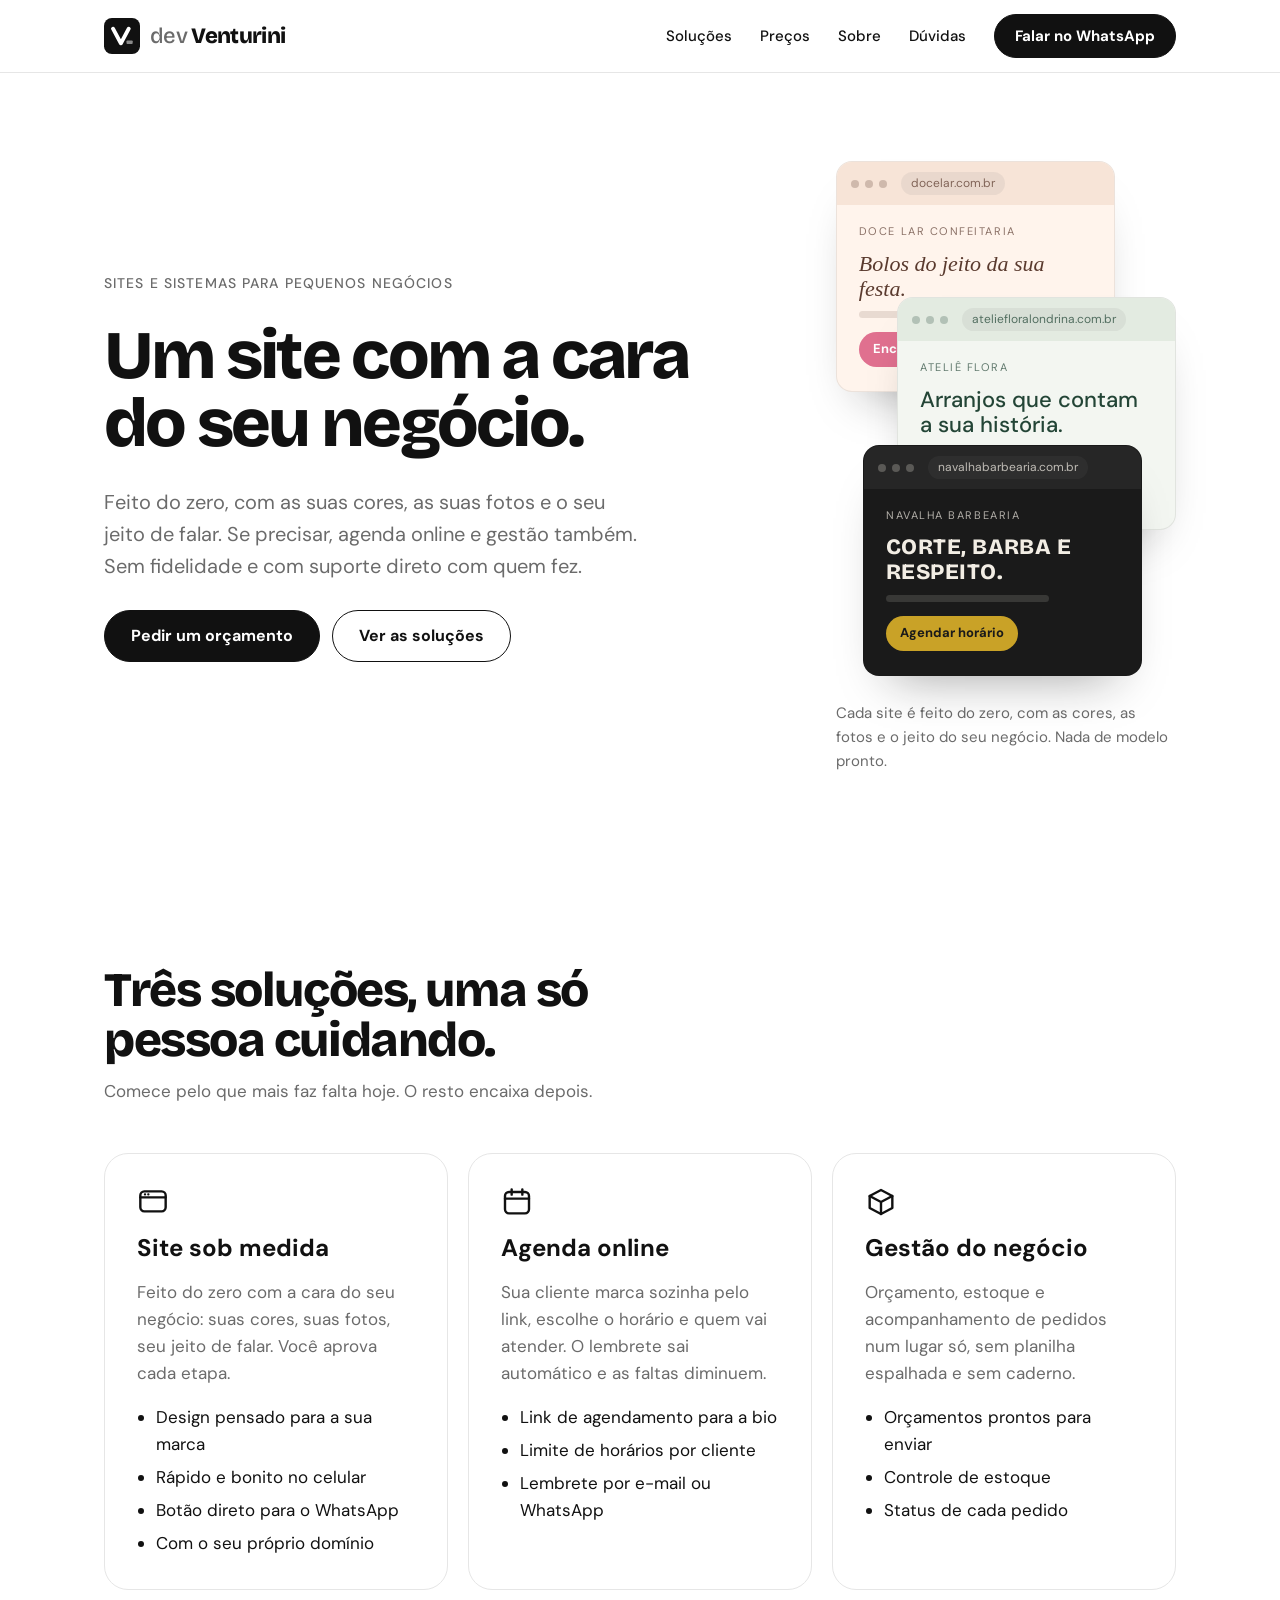
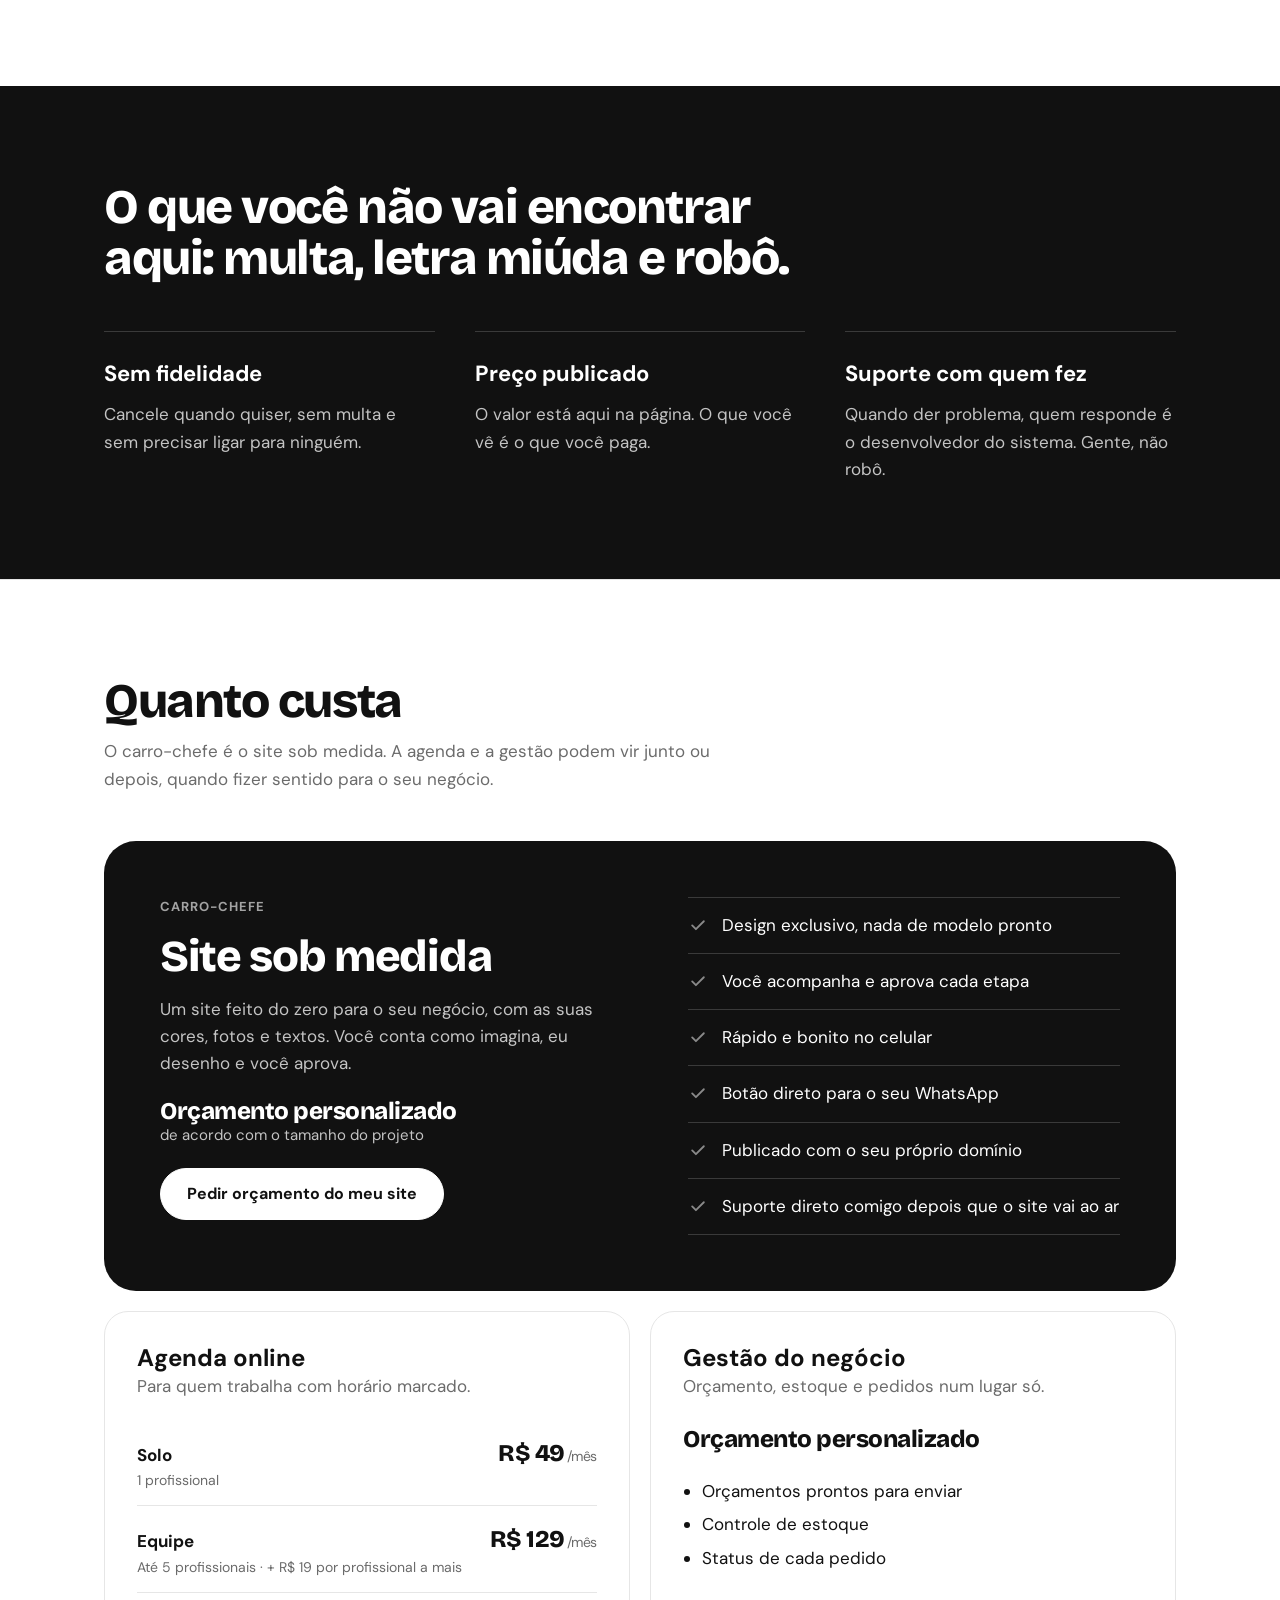
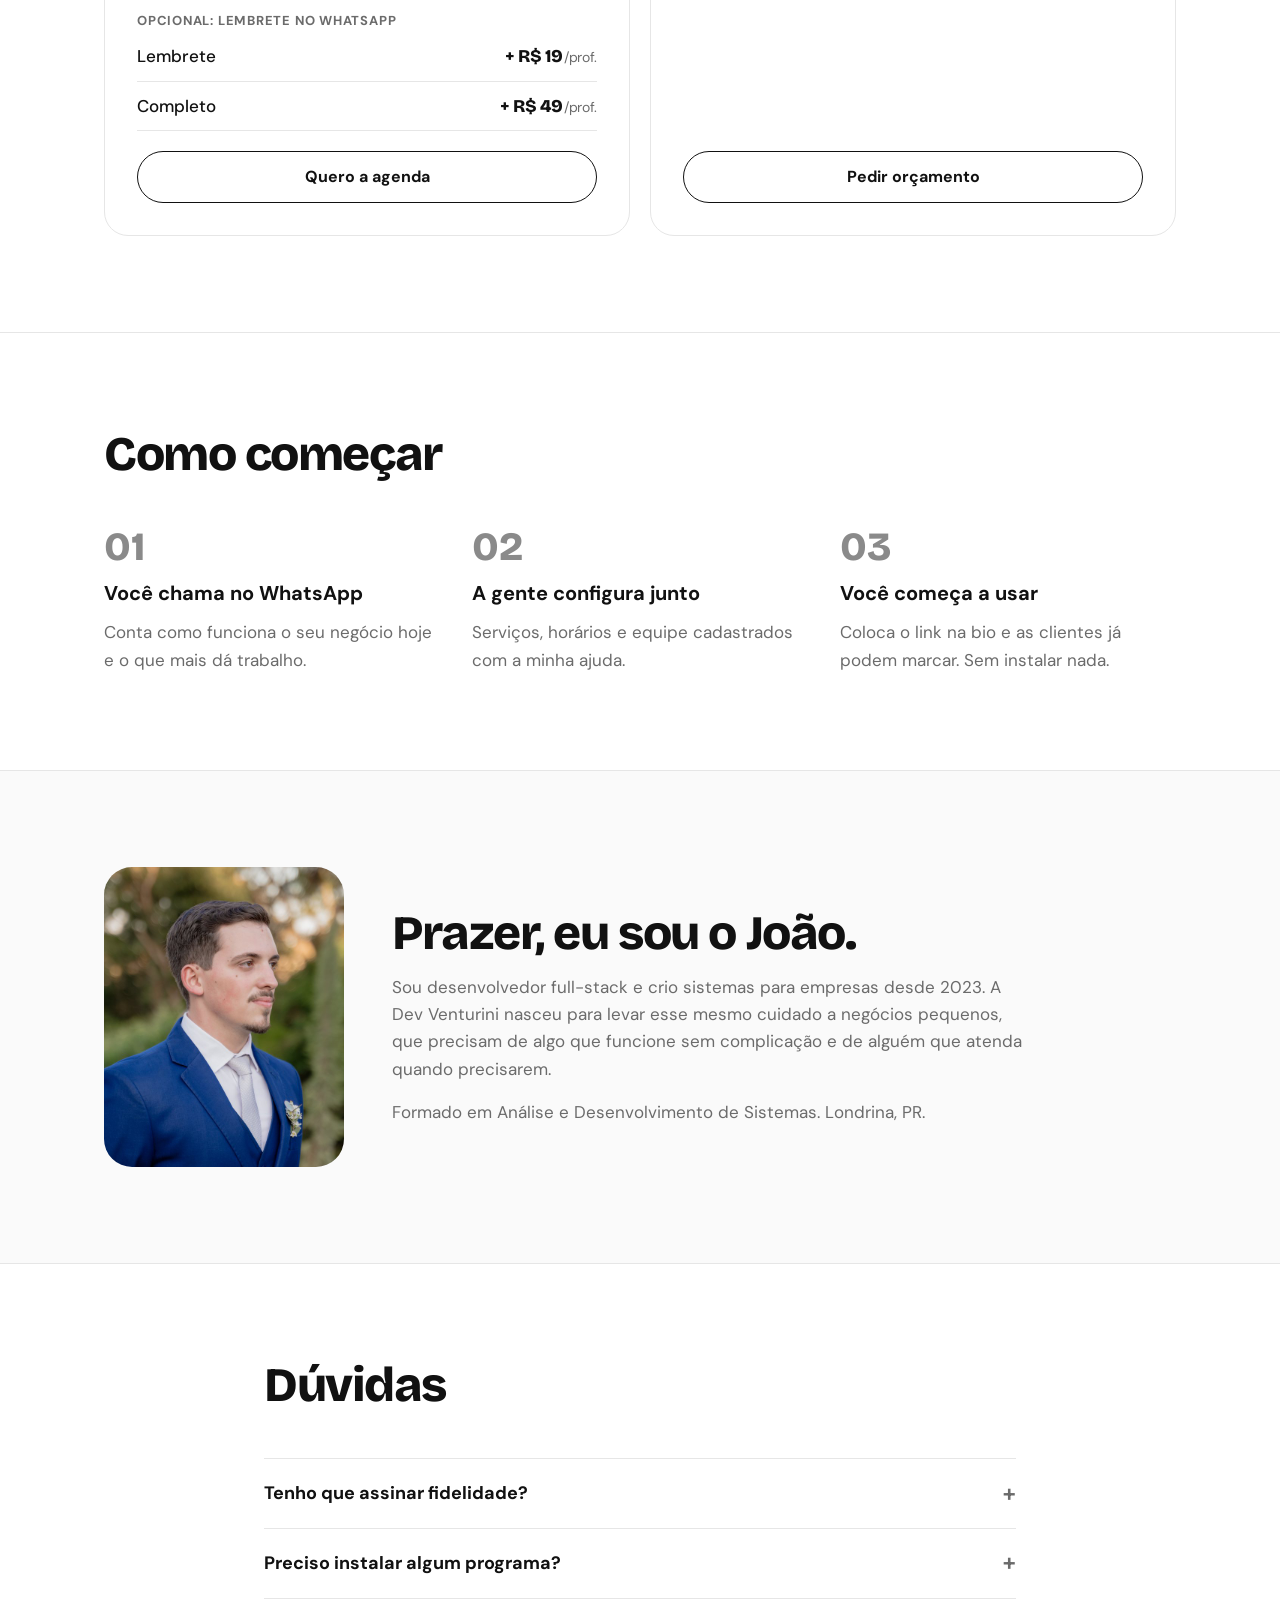
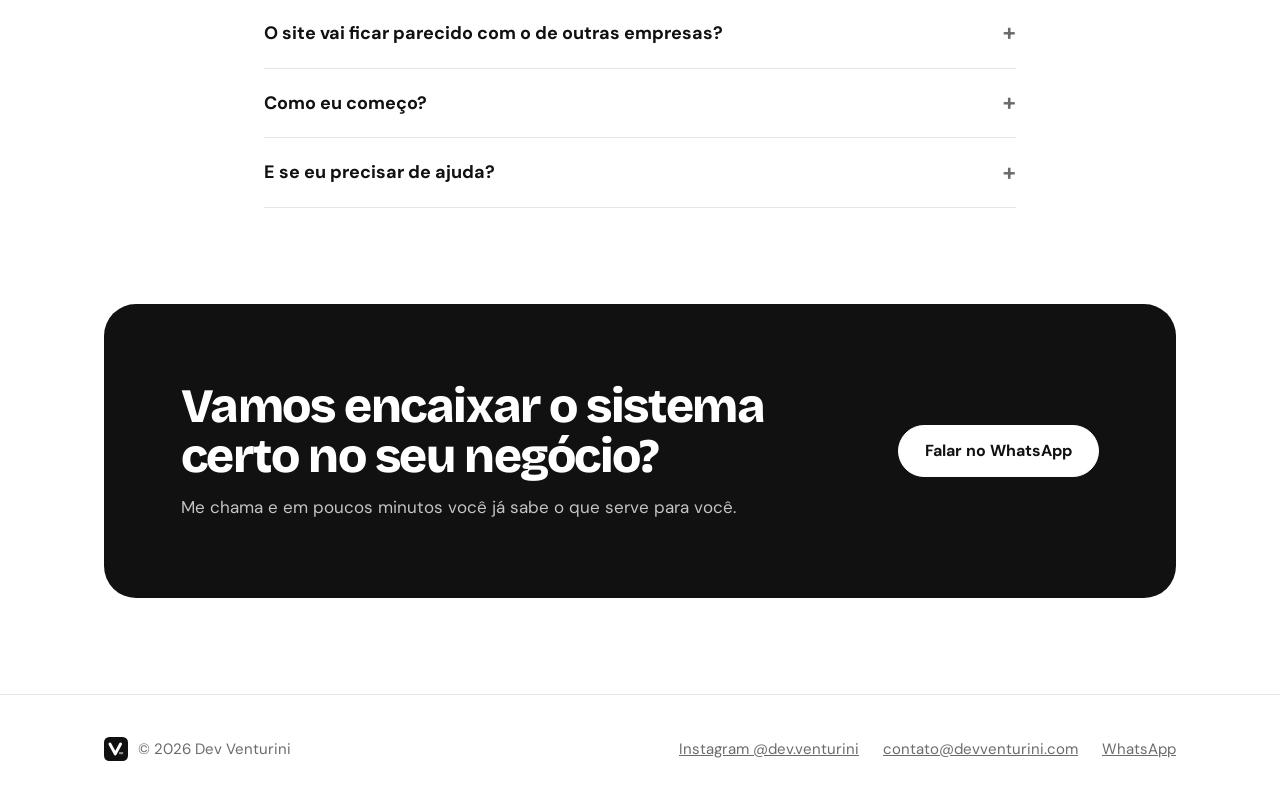
==== index.html @ 41e46450 "first commit" ====
<!doctype html>
<html lang="pt-BR">
<head>
  <meta charset="utf-8">
  <meta name="viewport" content="width=device-width, initial-scale=1">
  <title>Dev Venturini — Sistemas e sites para pequenos negócios</title>
  <meta name="description" content="Sites personalizados, agenda online e gestão para pequenos negócios. Sem fidelidade, preço claro e suporte direto com o desenvolvedor.">
  <link rel="canonical" href="https://www.devventurini.com/">
  <meta name="theme-color" content="#111111">

  <!-- Ícones -->
  <link rel="icon" href="/favicon.ico" sizes="any">
  <link rel="icon" href="/favicon.svg" type="image/svg+xml">
  <link rel="apple-touch-icon" href="/apple-touch-icon.png">
  <link rel="manifest" href="/site.webmanifest">

  <!-- Compartilhamento (WhatsApp, Instagram, Facebook, LinkedIn) -->
  <meta property="og:type" content="website">
  <meta property="og:locale" content="pt_BR">
  <meta property="og:site_name" content="Dev Venturini">
  <meta property="og:title" content="Dev Venturini — Sistemas e sites para pequenos negócios">
  <meta property="og:description" content="Sites sob medida para pequenos negócios, feitos do zero com a sua cara. Agenda online e gestão também. Sem fidelidade.">
  <meta property="og:url" content="https://www.devventurini.com/">
  <meta property="og:image" content="https://www.devventurini.com/assets/img/og-image.png">
  <meta property="og:image:width" content="1200">
  <meta property="og:image:height" content="630">
  <meta property="og:image:alt" content="Dev Venturini — Um site com a cara do seu negócio.">
  <meta name="twitter:card" content="summary_large_image">

  <link rel="preload" href="/assets/fonts/bricolage-grotesque-latin-800-normal.woff2" as="font" type="font/woff2" crossorigin>
  <link rel="preload" href="/assets/fonts/dm-sans-latin-400-normal.woff2" as="font" type="font/woff2" crossorigin>
  <link rel="stylesheet" href="/assets/css/style.css">

  <script type="application/ld+json">
  {
    "@context": "https://schema.org",
    "@type": "ProfessionalService",
    "name": "Dev Venturini",
    "description": "Sites personalizados e sistemas para pequenos negócios: site sob medida, agenda online e gestão do negócio.",
    "url": "https://www.devventurini.com/",
    "logo": "https://www.devventurini.com/icon-512.png",
    "image": "https://www.devventurini.com/assets/img/og-image.png",
    "founder": { "@type": "Person", "name": "João Venturini" },
    "address": { "@type": "PostalAddress", "addressLocality": "Londrina", "addressRegion": "PR", "addressCountry": "BR" },
    "areaServed": "BR",
    "sameAs": ["https://www.instagram.com/dev.venturini"]
  }
  </script>
</head>
<body>
  <a class="pular" href="#conteudo">Pular para o conteúdo</a>

  <header class="topo">
    <div class="container topo__barra">
      <a class="marca" href="/" aria-label="Dev Venturini, início">
        <svg viewBox="0 0 64 64" width="36" height="36" aria-hidden="true"><rect width="64" height="64" rx="14" fill="#111111"/><polyline points="16,19 30,45 44,19" fill="none" stroke="#FFFFFF" stroke-width="7" stroke-linecap="round" stroke-linejoin="round"/><rect x="40" y="40" width="11" height="6" rx="1.5" fill="#8A8A8A"/></svg>
        <span class="marca__nome"><span class="marca__dev">dev</span> <span class="marca__sobrenome">Venturini</span></span>
      </a>
      <nav class="menu" aria-label="Principal">
        <a href="#solucoes">Soluções</a>
        <a href="#precos">Preços</a>
        <a href="#sobre">Sobre</a>
        <a href="#duvidas">Dúvidas</a>
        <a class="botao botao--cheio" href="https://wa.me/5543998154076?text=Ol%C3%A1%2C%20Jo%C3%A3o!%20Vim%20pelo%20site%20e%20quero%20saber%20mais%20sobre%20os%20sistemas." target="_blank" rel="noopener"><span class="so-desktop">Falar no&nbsp;</span>WhatsApp</a>
      </nav>
    </div>
  </header>

  <main id="conteudo">

    <!-- Topo -->
    <section class="hero">
      <div class="container hero__grade">
        <div class="hero__texto">
          <p class="rotulo">Sites e sistemas para pequenos negócios</p>
          <h1 class="display">Um site com a cara do seu negócio.</h1>
          <p class="lead">Feito do zero, com as suas cores, as suas fotos e o seu jeito de falar. Se precisar, agenda online e gestão também. Sem fidelidade e com suporte direto com quem fez.</p>
          <div class="botoes">
            <a class="botao botao--cheio" href="https://wa.me/5543998154076?text=Ol%C3%A1%2C%20Jo%C3%A3o!%20Vim%20pelo%20site%20e%20quero%20um%20or%C3%A7amento." target="_blank" rel="noopener">Pedir um orçamento</a>
            <a class="botao botao--contorno" href="#solucoes">Ver as soluções</a>
          </div>
        </div>

        <div class="hero__agenda">
          <div class="vitrine" role="img" aria-label="Três sites de exemplo com estilos diferentes: uma confeitaria, uma barbearia e um ateliê de flores">
            <div class="mock mock--doce" aria-hidden="true">
              <div class="mock__barra"><span class="mock__ponto"></span><span class="mock__ponto"></span><span class="mock__ponto"></span><span class="mock__url">docelar.com.br</span></div>
              <div class="mock__corpo">
                <span class="mock__nome">Doce Lar Confeitaria</span>
                <span class="mock__titulo">Bolos do jeito da sua festa.</span>
                <span class="mock__linha" style="width: 80%"></span>
                <span class="mock__botao">Encomendar</span>
              </div>
            </div>
            <div class="mock mock--flora" aria-hidden="true">
              <div class="mock__barra"><span class="mock__ponto"></span><span class="mock__ponto"></span><span class="mock__ponto"></span><span class="mock__url">ateliefloralondrina.com.br</span></div>
              <div class="mock__corpo">
                <span class="mock__nome">Ateliê Flora</span>
                <span class="mock__titulo">Arranjos que contam a sua história.</span>
                <span class="mock__linha" style="width: 85%"></span>
                <span class="mock__botao">Ver arranjos</span>
              </div>
            </div>
            <div class="mock mock--navalha" aria-hidden="true">
              <div class="mock__barra"><span class="mock__ponto"></span><span class="mock__ponto"></span><span class="mock__ponto"></span><span class="mock__url">navalhabarbearia.com.br</span></div>
              <div class="mock__corpo">
                <span class="mock__nome">Navalha Barbearia</span>
                <span class="mock__titulo">CORTE, BARBA E RESPEITO.</span>
                <span class="mock__linha" style="width: 70%"></span>
                <span class="mock__botao">Agendar horário</span>
              </div>
            </div>
          </div>
          <p class="vitrine__legenda">Cada site é feito do zero, com as cores, as fotos e o jeito do seu negócio. Nada de modelo pronto.</p>
        </div>
      </div>
    </section>

    <!-- Soluções -->
    <section class="secao" id="solucoes">
      <div class="container">
        <div class="cabeca-secao">
          <h2 class="titulo-secao">Três soluções, uma só pessoa cuidando.</h2>
          <p class="suave">Comece pelo que mais faz falta hoje. O resto encaixa depois.</p>
        </div>
        <div class="grade-3">
          <article class="cartao">
            <svg class="cartao__icone" viewBox="0 0 24 24" fill="none" stroke="#111111" stroke-width="1.8" stroke-linecap="round" stroke-linejoin="round" aria-hidden="true"><rect x="2.5" y="4" width="19" height="15" rx="3"/><path d="M2.5 8.5h19M6 6.25h.01M8.5 6.25h.01"/></svg>
            <h3>Site sob medida</h3>
            <p class="suave">Feito do zero com a cara do seu negócio: suas cores, suas fotos, seu jeito de falar. Você aprova cada etapa.</p>
            <ul class="lista">
              <li>Design pensado para a sua marca</li>
              <li>Rápido e bonito no celular</li>
              <li>Botão direto para o WhatsApp</li>
              <li>Com o seu próprio domínio</li>
            </ul>
          </article>
          <article class="cartao">
            <svg class="cartao__icone" viewBox="0 0 24 24" fill="none" stroke="#111111" stroke-width="1.8" stroke-linecap="round" stroke-linejoin="round" aria-hidden="true"><rect x="3" y="4.5" width="18" height="16" rx="3"/><path d="M3 9.5h18M8 2.5v4M16 2.5v4"/></svg>
            <h3>Agenda online</h3>
            <p class="suave">Sua cliente marca sozinha pelo link, escolhe o horário e quem vai atender. O lembrete sai automático e as faltas diminuem.</p>
            <ul class="lista">
              <li>Link de agendamento para a bio</li>
              <li>Limite de horários por cliente</li>
              <li>Lembrete por e-mail ou WhatsApp</li>
            </ul>
          </article>
          <article class="cartao">
            <svg class="cartao__icone" viewBox="0 0 24 24" fill="none" stroke="#111111" stroke-width="1.8" stroke-linecap="round" stroke-linejoin="round" aria-hidden="true"><path d="M3.5 7.5 12 3l8.5 4.5v9L12 21l-8.5-4.5z"/><path d="M3.5 7.5 12 12l8.5-4.5M12 12v9"/></svg>
            <h3>Gestão do negócio</h3>
            <p class="suave">Orçamento, estoque e acompanhamento de pedidos num lugar só, sem planilha espalhada e sem caderno.</p>
            <ul class="lista">
              <li>Orçamentos prontos para enviar</li>
              <li>Controle de estoque</li>
              <li>Status de cada pedido</li>
            </ul>
          </article>
        </div>
      </div>
    </section>

    <!-- Compromissos -->
    <section class="secao secao--escura">
      <div class="container">
        <h2 class="titulo-secao">O que você não vai encontrar aqui: multa, letra miúda e robô.</h2>
        <div class="compromissos">
          <div class="compromisso"><h3>Sem fidelidade</h3><p>Cancele quando quiser, sem multa e sem precisar ligar para ninguém.</p></div>
          <div class="compromisso"><h3>Preço publicado</h3><p>O valor está aqui na página. O que você vê é o que você paga.</p></div>
          <div class="compromisso"><h3>Suporte com quem fez</h3><p>Quando der problema, quem responde é o desenvolvedor do sistema. Gente, não robô.</p></div>
        </div>
      </div>
    </section>

    <!-- Preços -->
    <section class="secao" id="precos">
      <div class="container">
        <div class="cabeca-secao">
          <h2 class="titulo-secao">Quanto custa</h2>
          <p class="suave">O carro-chefe é o site sob medida. A agenda e a gestão podem vir junto ou depois, quando fizer sentido para o seu negócio.</p>
        </div>

        <div class="destaque-site">
          <div class="destaque-site__texto">
            <span class="destaque-site__selo">Carro-chefe</span>
            <h3>Site sob medida</h3>
            <p>Um site feito do zero para o seu negócio, com as suas cores, fotos e textos. Você conta como imagina, eu desenho e você aprova.</p>
            <p class="destaque-site__preco">Orçamento personalizado<span>de acordo com o tamanho do projeto</span></p>
            <a class="botao botao--claro" href="https://wa.me/5543998154076?text=Ol%C3%A1%2C%20Jo%C3%A3o!%20Quero%20um%20or%C3%A7amento%20de%20site%20para%20o%20meu%20neg%C3%B3cio." target="_blank" rel="noopener">Pedir orçamento do meu site</a>
          </div>
          <ul class="destaque-site__lista">
              <li><svg viewBox="0 0 24 24" fill="none" stroke="currentColor" stroke-width="2.2" stroke-linecap="round" stroke-linejoin="round" aria-hidden="true"><path d="M5 12.5l4.5 4.5L19 7.5"/></svg><span>Design exclusivo, nada de modelo pronto</span></li>
              <li><svg viewBox="0 0 24 24" fill="none" stroke="currentColor" stroke-width="2.2" stroke-linecap="round" stroke-linejoin="round" aria-hidden="true"><path d="M5 12.5l4.5 4.5L19 7.5"/></svg><span>Você acompanha e aprova cada etapa</span></li>
              <li><svg viewBox="0 0 24 24" fill="none" stroke="currentColor" stroke-width="2.2" stroke-linecap="round" stroke-linejoin="round" aria-hidden="true"><path d="M5 12.5l4.5 4.5L19 7.5"/></svg><span>Rápido e bonito no celular</span></li>
              <li><svg viewBox="0 0 24 24" fill="none" stroke="currentColor" stroke-width="2.2" stroke-linecap="round" stroke-linejoin="round" aria-hidden="true"><path d="M5 12.5l4.5 4.5L19 7.5"/></svg><span>Botão direto para o seu WhatsApp</span></li>
              <li><svg viewBox="0 0 24 24" fill="none" stroke="currentColor" stroke-width="2.2" stroke-linecap="round" stroke-linejoin="round" aria-hidden="true"><path d="M5 12.5l4.5 4.5L19 7.5"/></svg><span>Publicado com o seu próprio domínio</span></li>
              <li><svg viewBox="0 0 24 24" fill="none" stroke="currentColor" stroke-width="2.2" stroke-linecap="round" stroke-linejoin="round" aria-hidden="true"><path d="M5 12.5l4.5 4.5L19 7.5"/></svg><span>Suporte direto comigo depois que o site vai ao ar</span></li>
          </ul>
        </div>

        <div class="grade-2">
          <div class="cartao plano">
            <div><h3>Agenda online</h3><p class="suave">Para quem trabalha com horário marcado.</p></div>
            <div class="linhas-preco">
              <div class="linha-preco"><span class="linha-preco__nome">Solo<span class="linha-preco__desc">1 profissional</span></span><span class="linha-preco__valor">R$ 49<small>/mês</small></span></div>
              <div class="linha-preco"><span class="linha-preco__nome">Equipe<span class="linha-preco__desc">Até 5 profissionais · + R$ 19 por profissional a mais</span></span><span class="linha-preco__valor">R$ 129<small>/mês</small></span></div>
              <p class="linhas-preco__rotulo">Opcional: lembrete no WhatsApp</p>
              <div class="linha-preco linha-preco--extra"><span class="linha-preco__nome">Lembrete</span><span class="linha-preco__valor">+ R$ 19<small>/prof.</small></span></div>
              <div class="linha-preco linha-preco--extra"><span class="linha-preco__nome">Completo</span><span class="linha-preco__valor">+ R$ 49<small>/prof.</small></span></div>
            </div>
            <a class="botao botao--contorno botao--largo" href="https://wa.me/5543998154076?text=Ol%C3%A1%2C%20Jo%C3%A3o!%20Quero%20saber%20mais%20sobre%20a%20agenda%20online." target="_blank" rel="noopener">Quero a agenda</a>
          </div>
          <div class="cartao plano">
            <div><h3>Gestão do negócio</h3><p class="suave">Orçamento, estoque e pedidos num lugar só.</p></div>
            <p class="plano__sob">Orçamento personalizado</p>
            <ul class="lista">
              <li>Orçamentos prontos para enviar</li>
              <li>Controle de estoque</li>
              <li>Status de cada pedido</li>
            </ul>
            <a class="botao botao--contorno botao--largo" href="https://wa.me/5543998154076?text=Ol%C3%A1%2C%20Jo%C3%A3o!%20Quero%20um%20or%C3%A7amento%20do%20sistema%20de%20gest%C3%A3o." target="_blank" rel="noopener">Pedir orçamento</a>
          </div>
        </div>
      </div>
    </section>

    <!-- Como começar -->
    <section class="secao">
      <div class="container">
        <div class="cabeca-secao"><h2 class="titulo-secao">Como começar</h2></div>
        <ol class="passos">
          <li class="passo"><span class="passo__numero" aria-hidden="true">01</span><h3>Você chama no WhatsApp</h3><p class="suave">Conta como funciona o seu negócio hoje e o que mais dá trabalho.</p></li>
          <li class="passo"><span class="passo__numero" aria-hidden="true">02</span><h3>A gente configura junto</h3><p class="suave">Serviços, horários e equipe cadastrados com a minha ajuda.</p></li>
          <li class="passo"><span class="passo__numero" aria-hidden="true">03</span><h3>Você começa a usar</h3><p class="suave">Coloca o link na bio e as clientes já podem marcar. Sem instalar nada.</p></li>
        </ol>
      </div>
    </section>

    <!-- Sobre -->
    <section class="secao secao--suave" id="sobre">
      <div class="container sobre">
        <div class="sobre__foto">
          <img src="/assets/img/joao.jpg" alt="Foto de João Venturini" width="240" height="300" loading="lazy">
        </div>
        <div class="sobre__texto">
          <h2 class="titulo-secao">Prazer, eu sou o João.</h2>
          <p class="suave">Sou desenvolvedor full-stack e crio sistemas para empresas desde 2023. A Dev Venturini nasceu para levar esse mesmo cuidado a negócios pequenos, que precisam de algo que funcione sem complicação e de alguém que atenda quando precisarem.</p>
          <p class="suave">Formado em Análise e Desenvolvimento de Sistemas. Londrina, PR.</p>
        </div>
      </div>
    </section>

    <!-- Dúvidas -->
    <section class="secao" id="duvidas">
      <div class="container duvidas">
        <div class="cabeca-secao"><h2 class="titulo-secao">Dúvidas</h2></div>
        <details class="pergunta"><summary>Tenho que assinar fidelidade?</summary><p>Não. Você paga mês a mês e cancela quando quiser, sem multa.</p></details>
        <details class="pergunta"><summary>Preciso instalar algum programa?</summary><p>Não. Tudo abre no navegador do celular ou do computador.</p></details>
        <details class="pergunta"><summary>O site vai ficar parecido com o de outras empresas?</summary><p>Não. Cada site é desenhado do zero a partir da sua marca, das suas fotos e do que você quer passar. Você acompanha e aprova antes de ir para o ar.</p></details>
        <details class="pergunta"><summary>Como eu começo?</summary><p>Me chama no WhatsApp e conta o que você precisa. Eu te passo o orçamento e a gente combina os próximos passos.</p></details>
        <details class="pergunta"><summary>E se eu precisar de ajuda?</summary><p>Você fala direto comigo pelo WhatsApp, sem fila de atendimento.</p></details>
      </div>
    </section>

    <!-- Chamada final -->
    <section class="chamada">
      <div class="container">
        <div class="chamada__caixa">
          <div class="chamada__texto">
            <h2 class="titulo-secao">Vamos encaixar o sistema certo no seu negócio?</h2>
            <p>Me chama e em poucos minutos você já sabe o que serve para você.</p>
          </div>
          <a class="botao botao--claro" href="https://wa.me/5543998154076?text=Ol%C3%A1%2C%20Jo%C3%A3o!%20Vim%20pelo%20site%20e%20quero%20saber%20mais%20sobre%20os%20sistemas." target="_blank" rel="noopener">Falar no WhatsApp</a>
        </div>
      </div>
    </section>

  </main>

  <footer class="rodape">
    <div class="container rodape__barra">
      <div class="rodape__marca">
        <svg viewBox="0 0 64 64" width="24" height="24" aria-hidden="true"><rect width="64" height="64" rx="14" fill="#111111"/><polyline points="16,19 30,45 44,19" fill="none" stroke="#FFFFFF" stroke-width="8" stroke-linecap="round" stroke-linejoin="round"/><rect x="40" y="40" width="11" height="6" rx="1.5" fill="#8A8A8A"/></svg>
        <span>© 2026 Dev Venturini</span>
      </div>
      <nav class="rodape__links" aria-label="Contato">
        <a href="https://www.instagram.com/dev.venturini" target="_blank" rel="noopener">Instagram @dev.venturini</a>
        <a href="mailto:contato@devventurini.com">contato@devventurini.com</a>
        <a href="https://wa.me/5543998154076" target="_blank" rel="noopener">WhatsApp</a>
      </nav>
    </div>
  </footer>

</body>
</html>
---- assets/css/style.css ----
/* Dev Venturini — landing page */

@font-face { font-family: "Bricolage Grotesque"; font-weight: 500; font-style: normal; font-display: swap; src: url("../fonts/bricolage-grotesque-latin-500-normal.woff2") format("woff2"); }
@font-face { font-family: "Bricolage Grotesque"; font-weight: 800; font-style: normal; font-display: swap; src: url("../fonts/bricolage-grotesque-latin-800-normal.woff2") format("woff2"); }
@font-face { font-family: "DM Sans"; font-weight: 400; font-style: normal; font-display: swap; src: url("../fonts/dm-sans-latin-400-normal.woff2") format("woff2"); }
@font-face { font-family: "DM Sans"; font-weight: 500; font-style: normal; font-display: swap; src: url("../fonts/dm-sans-latin-500-normal.woff2") format("woff2"); }
@font-face { font-family: "DM Sans"; font-weight: 700; font-style: normal; font-display: swap; src: url("../fonts/dm-sans-latin-700-normal.woff2") format("woff2"); }

:root {
  --preto: #111111;
  --cinza-texto: #6B6B6B;
  --cinza-cursor: #8A8A8A;
  --linha: #E6E6E6;
  --branco: #FFFFFF;
  --fundo-suave: #FAFAFA;
  --texto-sobre-preto: #C4C4C4;
  --linha-sobre-preto: #3A3A3A;

  --titulo: "Bricolage Grotesque", system-ui, sans-serif;
  --texto: "DM Sans", system-ui, -apple-system, "Segoe UI", sans-serif;

  --largura: 1120px;
  --raio: 24px;
}

*, *::before, *::after { box-sizing: border-box; }
html { scroll-behavior: smooth; -webkit-text-size-adjust: 100%; }
@media (prefers-reduced-motion: reduce) { html { scroll-behavior: auto; } }

body {
  margin: 0;
  background: var(--branco);
  color: var(--preto);
  font-family: var(--texto);
  font-size: 1.0625rem;
  line-height: 1.6;
  -webkit-font-smoothing: antialiased;
}

img, svg { display: block; max-width: 100%; }
a { color: inherit; }
a:hover { color: var(--cinza-texto); }
:focus-visible { outline: 2px solid var(--preto); outline-offset: 3px; border-radius: 6px; }

h1, h2, h3 { margin: 0; }
p, ul, ol { margin: 0; }

.container { width: 100%; max-width: var(--largura); margin: 0 auto; padding: 0 24px; }
.secao { padding: 96px 0; }
.secao + .secao { border-top: 1px solid var(--linha); }
.secao--suave { background: var(--fundo-suave); }
.secao--escura { background: var(--preto); color: var(--branco); border-top: 0 !important; }

.pular { position: absolute; left: 16px; top: -60px; background: var(--preto); color: var(--branco); padding: 10px 16px; border-radius: 8px; z-index: 100; text-decoration: none; }
.pular:focus { top: 16px; color: var(--branco); }

/* Tipografia */
.rotulo { font-size: 0.875rem; font-weight: 500; letter-spacing: 0.08em; text-transform: uppercase; color: var(--cinza-texto); }
.display { font-family: var(--titulo); font-weight: 800; font-size: clamp(2.5rem, 6vw, 4.25rem); line-height: 1; letter-spacing: -0.04em; }
.titulo-secao { font-family: var(--titulo); font-weight: 800; font-size: clamp(2rem, 4.2vw, 3rem); line-height: 1.05; letter-spacing: -0.03em; }
.lead { font-size: 1.25rem; color: var(--cinza-texto); max-width: 34rem; }
.suave { color: var(--cinza-texto); }
.cabeca-secao { display: flex; flex-direction: column; gap: 12px; max-width: 40rem; margin-bottom: 48px; }

/* Botões */
.botoes { display: flex; flex-wrap: wrap; gap: 12px; }
.botao {
  display: inline-flex; align-items: center; justify-content: center; gap: 10px;
  min-height: 48px; padding: 12px 26px; border-radius: 999px;
  font-weight: 700; font-size: 1rem; text-decoration: none; text-align: center; white-space: nowrap;
  border: 1.5px solid var(--preto); transition: background .15s, color .15s, border-color .15s;
}
.botao--cheio { background: var(--preto); color: var(--branco); }
.botao--cheio:hover { background: #333333; border-color: #333333; color: var(--branco); }
.botao--contorno { background: transparent; color: var(--preto); }
.botao--contorno:hover { background: var(--preto); color: var(--branco); }
.botao--claro { background: var(--branco); color: var(--preto); border-color: var(--branco); }
.botao--claro:hover { background: #E6E6E6; border-color: #E6E6E6; color: var(--preto); }
.botao--largo { width: 100%; }
.botao svg { width: 20px; height: 20px; flex: none; }

/* Cabeçalho */
.topo { position: sticky; top: 0; z-index: 50; background: rgba(255, 255, 255, 0.92); backdrop-filter: blur(10px); -webkit-backdrop-filter: blur(10px); border-bottom: 1px solid var(--linha); }
.topo__barra { display: flex; align-items: center; justify-content: space-between; gap: 16px; min-height: 72px; }
.marca { display: inline-flex; align-items: center; gap: 10px; text-decoration: none; color: var(--preto); }
.marca:hover { color: var(--preto); }
.marca__nome { white-space: nowrap; font-family: var(--titulo); font-size: 1.375rem; letter-spacing: -0.03em; line-height: 1; }
.marca__dev { font-weight: 500; color: var(--cinza-texto); }
.marca__sobrenome { font-weight: 800; }
.menu { display: flex; align-items: center; gap: 28px; font-size: 0.9375rem; font-weight: 500; }
.menu a:not(.botao) { text-decoration: none; padding: 10px 0; }
.menu .botao { min-height: 44px; padding: 8px 20px; font-size: 0.9375rem; gap: 0; }
@media (max-width: 760px) {
  .menu a:not(.botao) { display: none; }
}

/* Topo */
.hero { padding: 88px 0 96px; }
.hero__grade { display: flex; flex-wrap: wrap; gap: 56px; align-items: center; }
.hero__texto { flex: 999 1 520px; min-width: 0; display: flex; flex-direction: column; gap: 28px; }
.hero__agenda { flex: 1 1 340px; min-width: 0; }

.agenda { border: 1px solid var(--linha); border-radius: var(--raio); padding: 24px; display: flex; flex-direction: column; gap: 12px; background: var(--branco); box-shadow: 0 24px 48px -32px rgba(17, 17, 17, 0.25); }
.agenda__cabeca { display: flex; justify-content: space-between; align-items: baseline; margin-bottom: 4px; }
.agenda__dia { font-weight: 700; }
.agenda__qtd { font-size: 0.875rem; color: var(--cinza-texto); }
.horario { display: flex; gap: 16px; align-items: center; padding: 14px 16px; border-radius: 14px; border: 1px solid var(--linha); }
.horario__hora { font-weight: 700; width: 3.5rem; flex: none; font-variant-numeric: tabular-nums; }
.horario__info { display: flex; flex-direction: column; line-height: 1.35; }
.horario__servico { font-weight: 500; }
.horario__status { font-size: 0.875rem; color: var(--cinza-texto); }
.horario--destaque { background: var(--preto); color: var(--branco); border-color: var(--preto); }
.horario--destaque .horario__status { color: #A3A3A3; }
.horario--livre { border-style: dashed; border-color: #A3A3A3; color: var(--cinza-texto); }

/* Vitrine de sites (topo) */
.vitrine { position: relative; height: 520px; }
.mock { position: absolute; width: 82%; border-radius: 16px; overflow: hidden; border: 1px solid rgba(17, 17, 17, 0.08); box-shadow: 0 28px 48px -28px rgba(17, 17, 17, 0.4); }
.mock__barra { display: flex; align-items: center; gap: 6px; padding: 10px 14px; }
.mock__ponto { width: 8px; height: 8px; border-radius: 50%; background: currentColor; opacity: 0.25; }
.mock__url { margin-left: 8px; font-size: 0.75rem; padding: 2px 10px; border-radius: 999px; background: rgba(127, 127, 127, 0.14); opacity: 0.75; white-space: nowrap; overflow: hidden; text-overflow: ellipsis; }
.mock__corpo { display: flex; flex-direction: column; gap: 10px; padding: 18px 22px 24px; }
.mock__nome { font-size: 0.6875rem; letter-spacing: 0.14em; text-transform: uppercase; opacity: 0.7; }
.mock__titulo { font-size: 1.375rem; line-height: 1.15; }
.mock__linha { display: block; height: 7px; border-radius: 4px; background: currentColor; opacity: 0.14; }
.mock__botao { align-self: flex-start; margin-top: 4px; padding: 7px 14px; border-radius: 999px; font-size: 0.8125rem; font-weight: 700; }

.mock--doce { top: 0; left: 0; background: #FFF4EC; color: #5A3A2E; }
.mock--doce .mock__barra { background: #F7E4D7; }
.mock--doce .mock__titulo { font-family: Georgia, "Times New Roman", serif; font-style: italic; }
.mock--doce .mock__botao { background: #E0708F; color: #FFFFFF; }

.mock--navalha { top: 284px; left: 8%; z-index: 3; background: #1A1A1A; color: #F2EDE4; }
.mock--navalha .mock__barra { background: #262626; }
.mock--navalha .mock__titulo { font-family: var(--titulo); font-weight: 800; letter-spacing: 0.02em; }
.mock--navalha .mock__botao { background: #C9A227; color: #1A1A1A; }

.mock--flora { top: 136px; right: 0; z-index: 2; background: #F3F6F1; color: #234536; }
.mock--flora .mock__barra { background: #E3EBE1; }
.mock--flora .mock__titulo { font-weight: 500; }
.mock--flora .mock__botao { background: transparent; color: #234536; border: 1.5px solid #234536; }

.vitrine__legenda { margin-top: 20px; font-size: 0.9375rem; color: var(--cinza-texto); max-width: 26rem; }

@media (max-width: 760px) {
  .vitrine { height: 500px; }
  .mock { width: 88%; }
  .mock--flora { top: 124px; }
  .mock--navalha { top: 266px; left: 4%; }
  .mock__titulo { font-size: 1.1875rem; }
}

/* Cartões */
.grade-3 { display: grid; grid-template-columns: repeat(auto-fit, minmax(280px, 1fr)); gap: 20px; }
.cartao { border: 1px solid var(--linha); border-radius: var(--raio); padding: 32px; display: flex; flex-direction: column; gap: 16px; background: var(--branco); }
.cartao h3 { font-size: 1.5rem; line-height: 1.2; }
.cartao__icone { width: 32px; height: 32px; }
.lista { padding-left: 1.2rem; display: flex; flex-direction: column; gap: 6px; }

/* Faixa escura */
.compromissos { display: grid; grid-template-columns: repeat(auto-fit, minmax(260px, 1fr)); gap: 40px; margin-top: 48px; }
.compromisso { display: flex; flex-direction: column; gap: 10px; border-top: 1px solid var(--linha-sobre-preto); padding-top: 24px; }
.compromisso h3 { font-size: 1.375rem; }
.compromisso p { color: var(--texto-sobre-preto); }
.secao--escura .titulo-secao { max-width: 44rem; }

/* Preços */
.plano { gap: 20px; }
.plano--destaque { border: 2px solid var(--preto); position: relative; }
.plano__selo { position: absolute; top: -14px; left: 32px; background: var(--preto); color: var(--branco); font-size: 0.8125rem; font-weight: 700; padding: 4px 12px; border-radius: 999px; }
.plano--extra { background: var(--fundo-suave); }
.plano__preco { display: flex; align-items: baseline; gap: 6px; }
.plano__valor { font-family: var(--titulo); font-weight: 800; font-size: 3rem; letter-spacing: -0.03em; line-height: 1; }
.plano .botao { margin-top: auto; }
.extras { display: flex; flex-direction: column; }
.extras__linha { display: flex; justify-content: space-between; gap: 12px; padding: 12px 0; border-bottom: 1px solid var(--linha); }
.extras__linha:last-child { border-bottom: 0; }
.extras__valor { font-weight: 700; white-space: nowrap; }
.extras__valor span { font-weight: 400; color: var(--cinza-texto); }
.plano__nota { margin-top: auto; font-size: 0.9375rem; color: var(--cinza-texto); }

/* Preços: site em destaque */
.destaque-site { display: flex; flex-wrap: wrap; gap: 40px 56px; background: var(--preto); color: var(--branco); border-radius: 32px; padding: clamp(32px, 5vw, 56px); margin-bottom: 20px; }
.destaque-site__texto { flex: 1 1 360px; min-width: 0; display: flex; flex-direction: column; align-items: flex-start; gap: 16px; }
.destaque-site__selo { font-size: 0.8125rem; font-weight: 700; letter-spacing: 0.08em; text-transform: uppercase; color: #A3A3A3; }
.destaque-site h3 { font-family: var(--titulo); font-weight: 800; font-size: clamp(2rem, 3.6vw, 2.75rem); line-height: 1.05; letter-spacing: -0.03em; }
.destaque-site__texto p { color: var(--texto-sobre-preto); max-width: 30rem; }
.destaque-site__texto .destaque-site__preco { display: flex; flex-direction: column; color: var(--branco); font-family: var(--titulo); font-weight: 800; font-size: 1.5rem; letter-spacing: -0.02em; line-height: 1.2; margin-top: 4px; }
.destaque-site__preco span { font-family: var(--texto); font-weight: 400; font-size: 0.9375rem; letter-spacing: 0; color: var(--texto-sobre-preto); }
.destaque-site .botao { margin-top: 8px; }
.destaque-site__lista { flex: 1 1 320px; min-width: 0; list-style: none; padding: 0; align-self: center; }
.destaque-site__lista li { display: flex; gap: 14px; align-items: flex-start; padding: 14px 0; border-top: 1px solid var(--linha-sobre-preto); }
.destaque-site__lista li:last-child { border-bottom: 1px solid var(--linha-sobre-preto); }
.destaque-site__lista svg { width: 20px; height: 20px; flex: none; margin-top: 3px; color: var(--cinza-cursor); }

.grade-2 { display: grid; grid-template-columns: repeat(auto-fit, minmax(300px, 1fr)); gap: 20px; }
.linhas-preco { display: flex; flex-direction: column; }
.linha-preco { display: flex; justify-content: space-between; align-items: baseline; gap: 16px; padding: 14px 0; border-bottom: 1px solid var(--linha); }
.linha-preco__nome { font-weight: 700; display: flex; flex-direction: column; }
.linha-preco__desc { font-weight: 400; font-size: 0.875rem; color: var(--cinza-texto); }
.linha-preco__valor { font-family: var(--titulo); font-weight: 800; font-size: 1.5rem; letter-spacing: -0.02em; white-space: nowrap; }
.linha-preco__valor small { font-family: var(--texto); font-weight: 400; font-size: 0.875rem; color: var(--cinza-texto); margin-left: 2px; }
.linha-preco--extra { padding: 10px 0; }
.linha-preco--extra .linha-preco__nome { font-weight: 500; }
.linha-preco--extra .linha-preco__valor { font-size: 1.125rem; }
.linhas-preco__rotulo { margin-top: 18px; font-size: 0.8125rem; font-weight: 700; letter-spacing: 0.06em; text-transform: uppercase; color: var(--cinza-texto); }
.plano__sob { font-family: var(--titulo); font-weight: 800; font-size: 1.5rem; letter-spacing: -0.02em; }

/* Passos */
.passos { list-style: none; padding: 0; display: grid; grid-template-columns: repeat(auto-fit, minmax(240px, 1fr)); gap: 32px; }
.passo { display: flex; flex-direction: column; gap: 10px; }
.passo__numero { font-family: var(--titulo); font-weight: 800; font-size: 2.5rem; color: var(--cinza-cursor); line-height: 1; }
.passo h3 { font-size: 1.25rem; }

/* Sobre */
.sobre { display: flex; flex-wrap: wrap; gap: 48px; align-items: center; }
.sobre__foto { flex: none; width: 240px; aspect-ratio: 4 / 5; border-radius: 28px; overflow: hidden; background: var(--preto); }
.sobre__foto img { width: 100%; height: 100%; object-fit: cover; }
.sobre__texto { flex: 999 1 420px; min-width: 0; display: flex; flex-direction: column; gap: 16px; }
.sobre__texto p { max-width: 40rem; }

/* Dúvidas */
.duvidas { max-width: 800px; }
.pergunta { border-top: 1px solid var(--linha); }
.pergunta:last-child { border-bottom: 1px solid var(--linha); }
.pergunta summary { list-style: none; cursor: pointer; display: flex; justify-content: space-between; align-items: center; gap: 16px; padding: 20px 0; font-weight: 700; font-size: 1.125rem; min-height: 44px; }
.pergunta summary::-webkit-details-marker { display: none; }
.pergunta summary::after { content: "+"; font-family: var(--titulo); font-weight: 500; font-size: 1.75rem; line-height: 1; color: var(--cinza-texto); transition: transform .2s; }
.pergunta[open] summary::after { transform: rotate(45deg); }
.pergunta p { padding: 0 0 20px; color: var(--cinza-texto); max-width: 40rem; }

/* Chamada final */
.chamada { padding: 0 0 96px; }
.chamada__caixa { background: var(--preto); color: var(--branco); border-radius: 32px; padding: clamp(40px, 6vw, 80px); display: flex; flex-wrap: wrap; gap: 32px; align-items: center; justify-content: space-between; }
.chamada__texto { flex: 999 1 420px; min-width: 0; display: flex; flex-direction: column; gap: 12px; }
.chamada__texto p { color: var(--texto-sobre-preto); }

/* Rodapé */
.rodape { border-top: 1px solid var(--linha); padding: 32px 0; font-size: 0.9375rem; color: var(--cinza-texto); }
.rodape__barra { display: flex; flex-wrap: wrap; gap: 16px 32px; align-items: center; justify-content: space-between; }
.rodape__marca { display: flex; align-items: center; gap: 10px; }
.rodape__links { display: flex; flex-wrap: wrap; gap: 8px 24px; }
.rodape__links a { color: var(--cinza-texto); padding: 10px 0; }
.rodape__links a:hover { color: var(--preto); }

@media (max-width: 760px) {
  .secao { padding: 72px 0; }
  .hero { padding: 56px 0 72px; }
  .so-desktop { display: none; }
  .marca__nome { font-size: 1.25rem; }
}

/* Página 404 */
.erro { min-height: 70vh; display: flex; flex-direction: column; justify-content: center; gap: 24px; padding: 96px 0; }
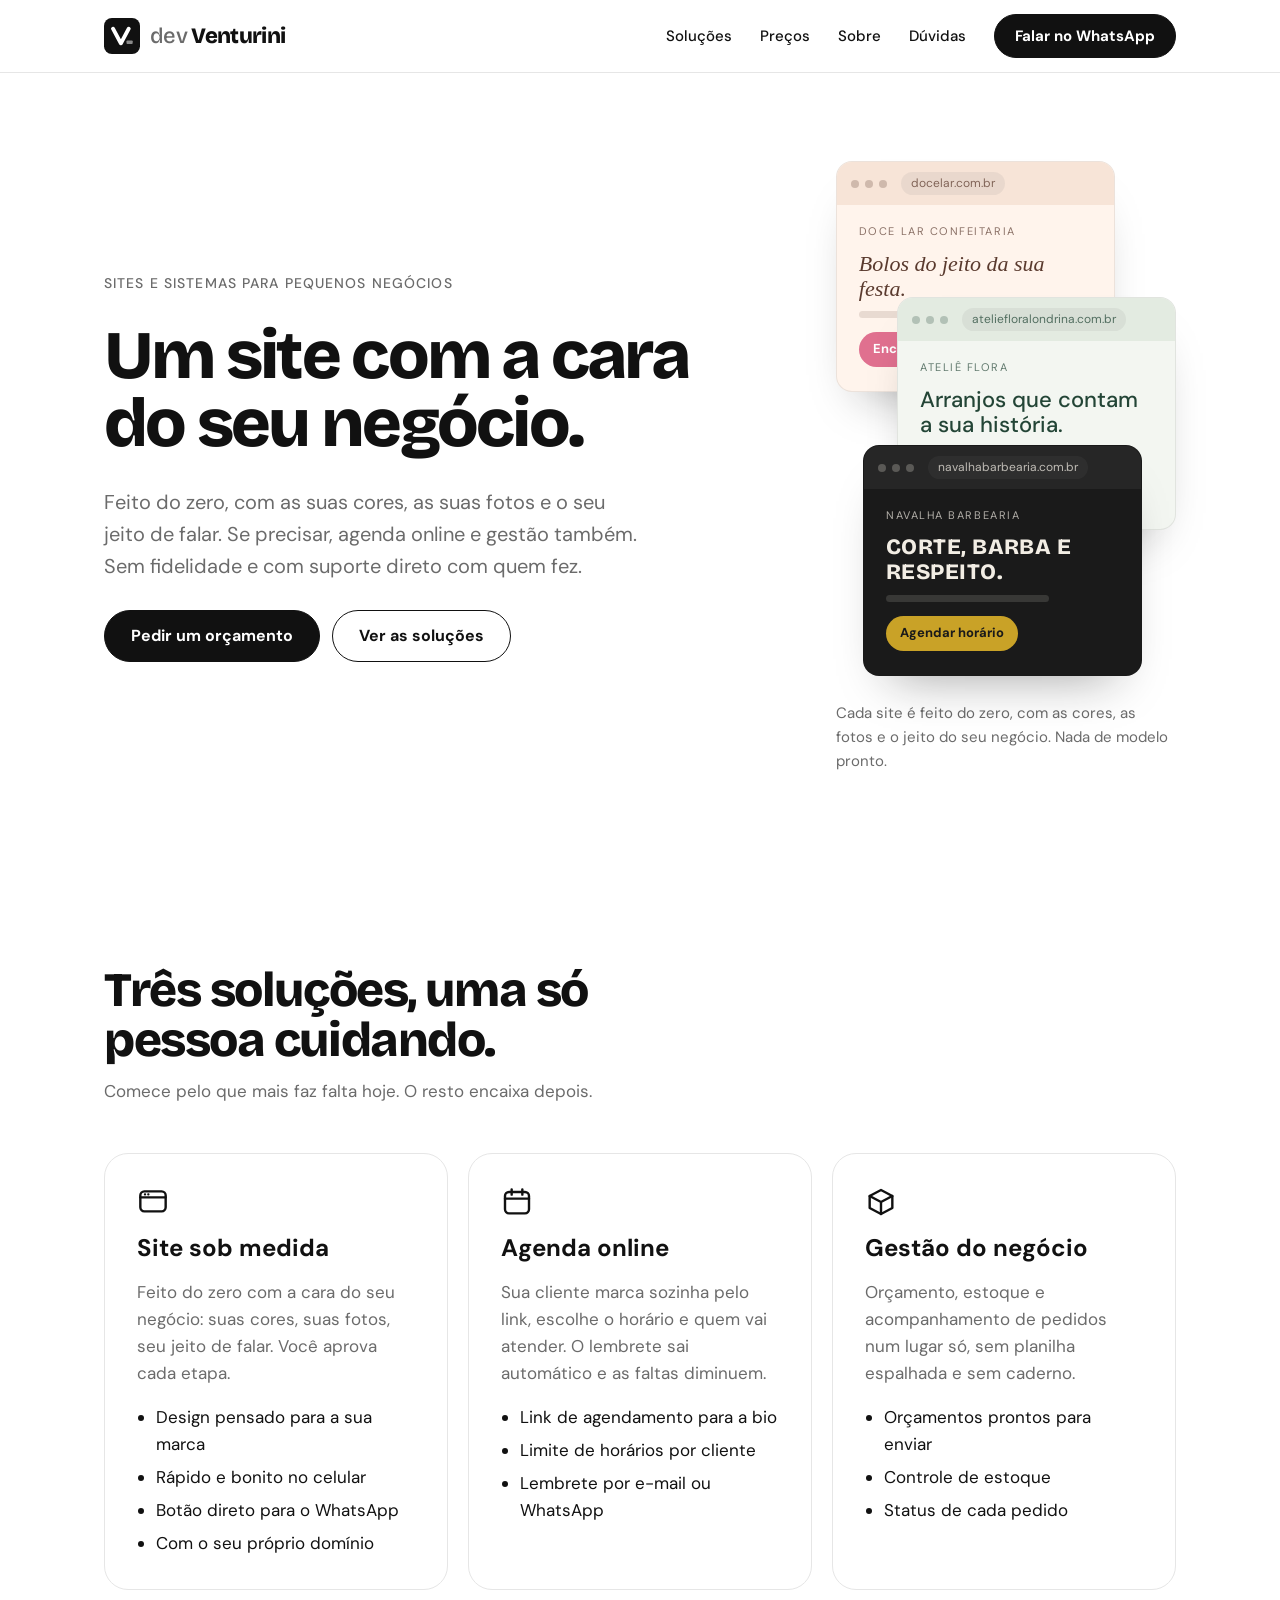
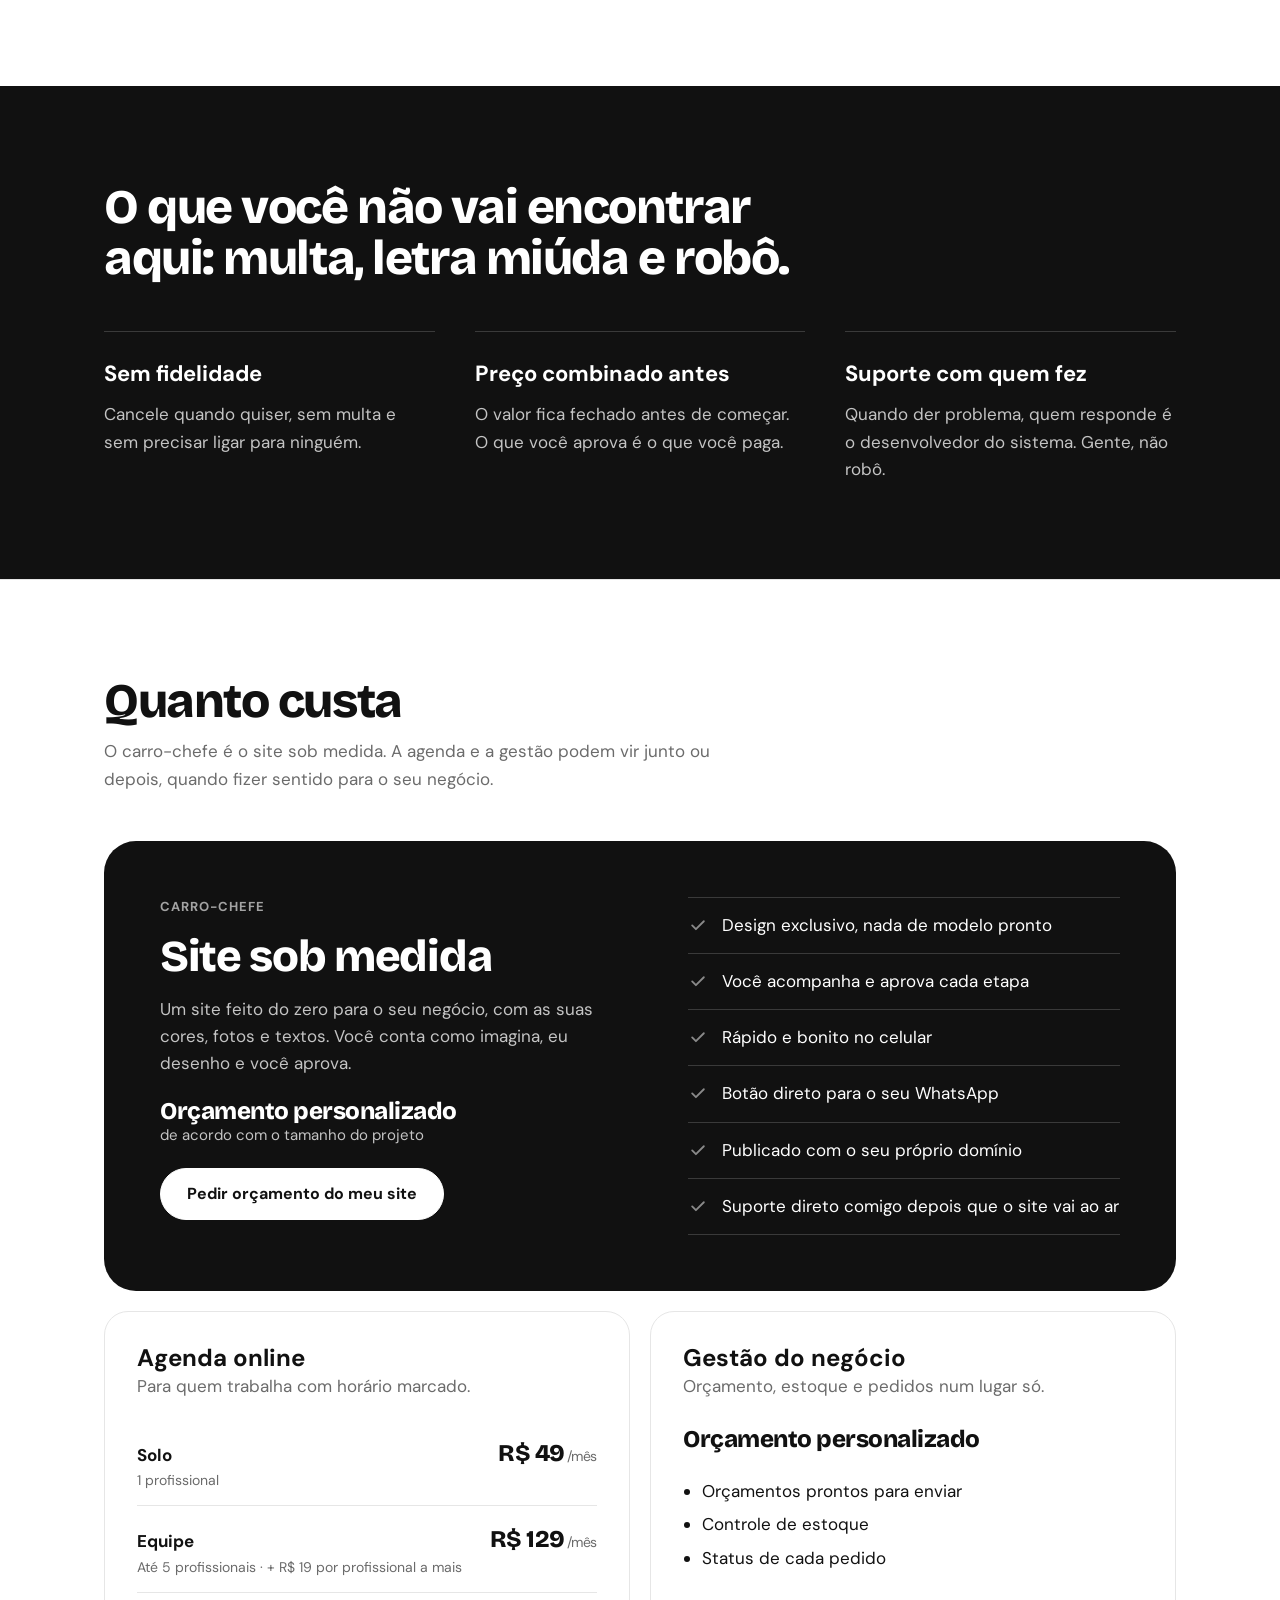
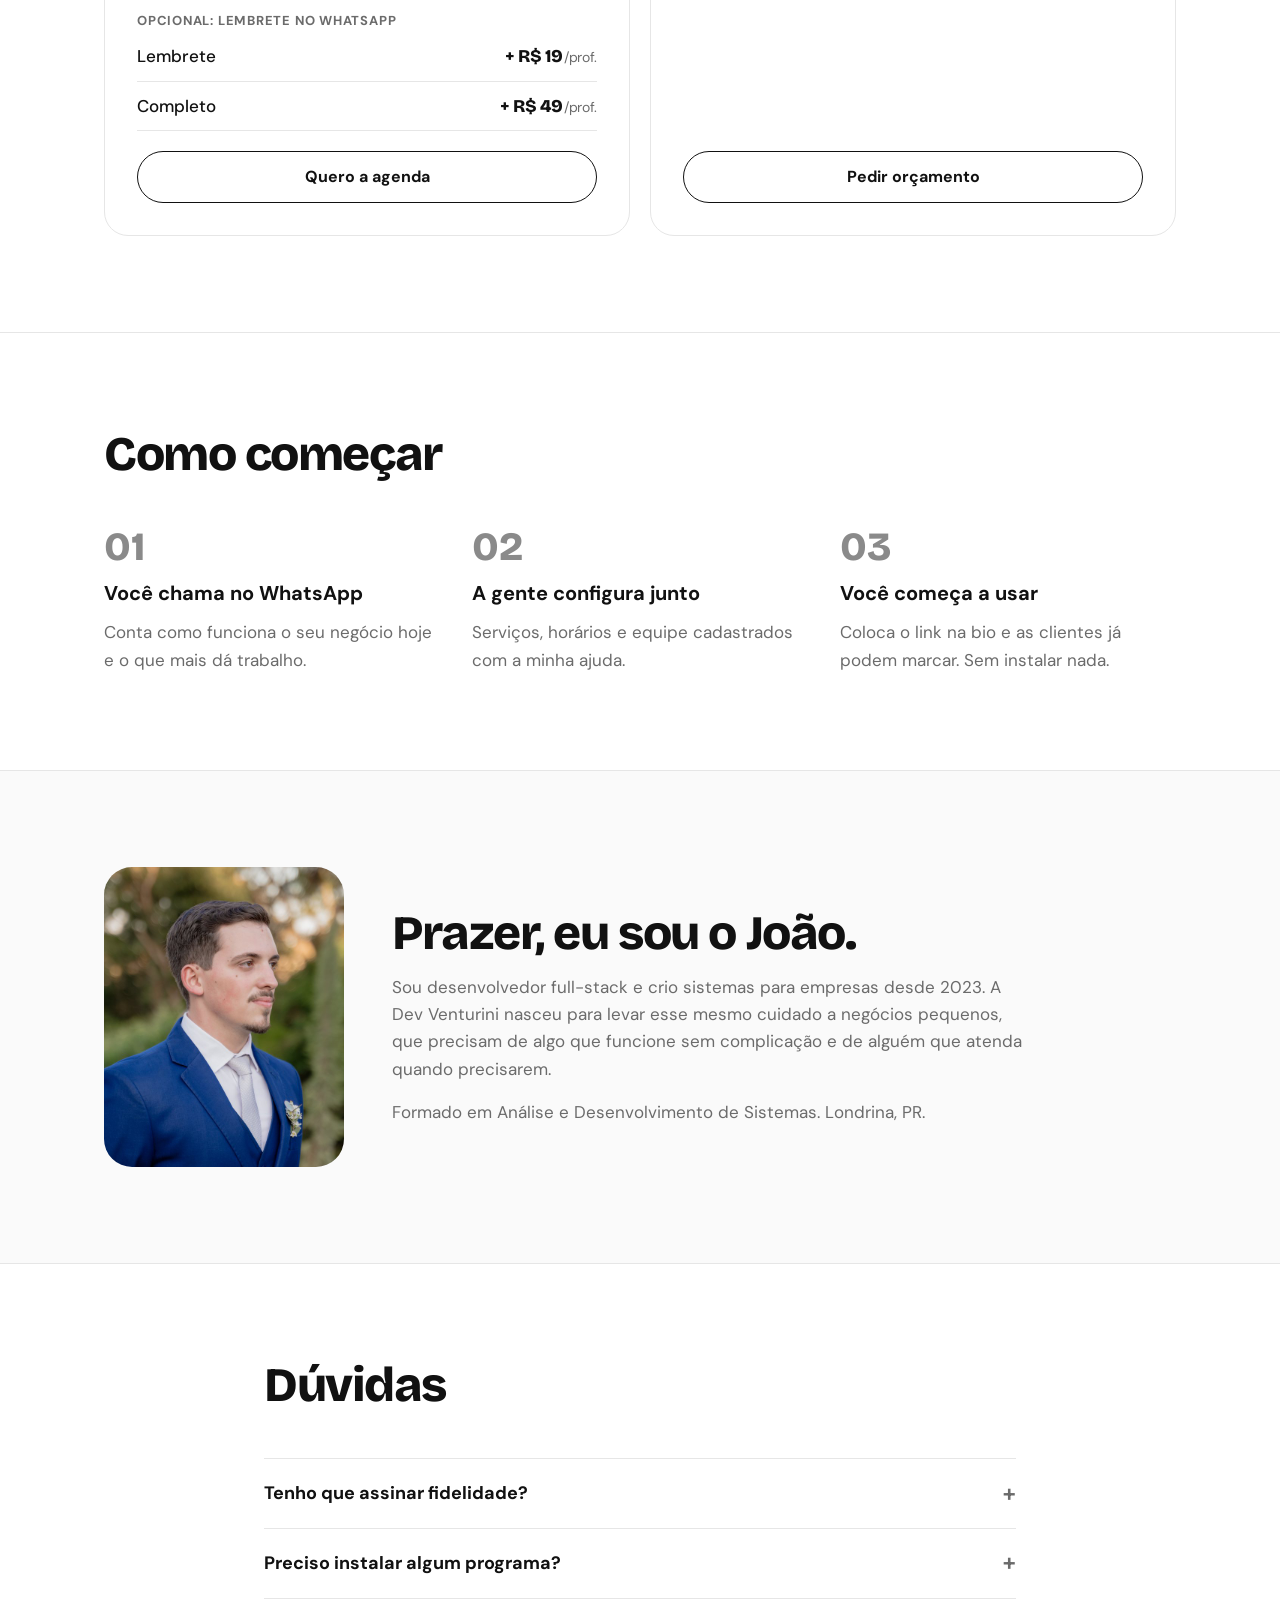
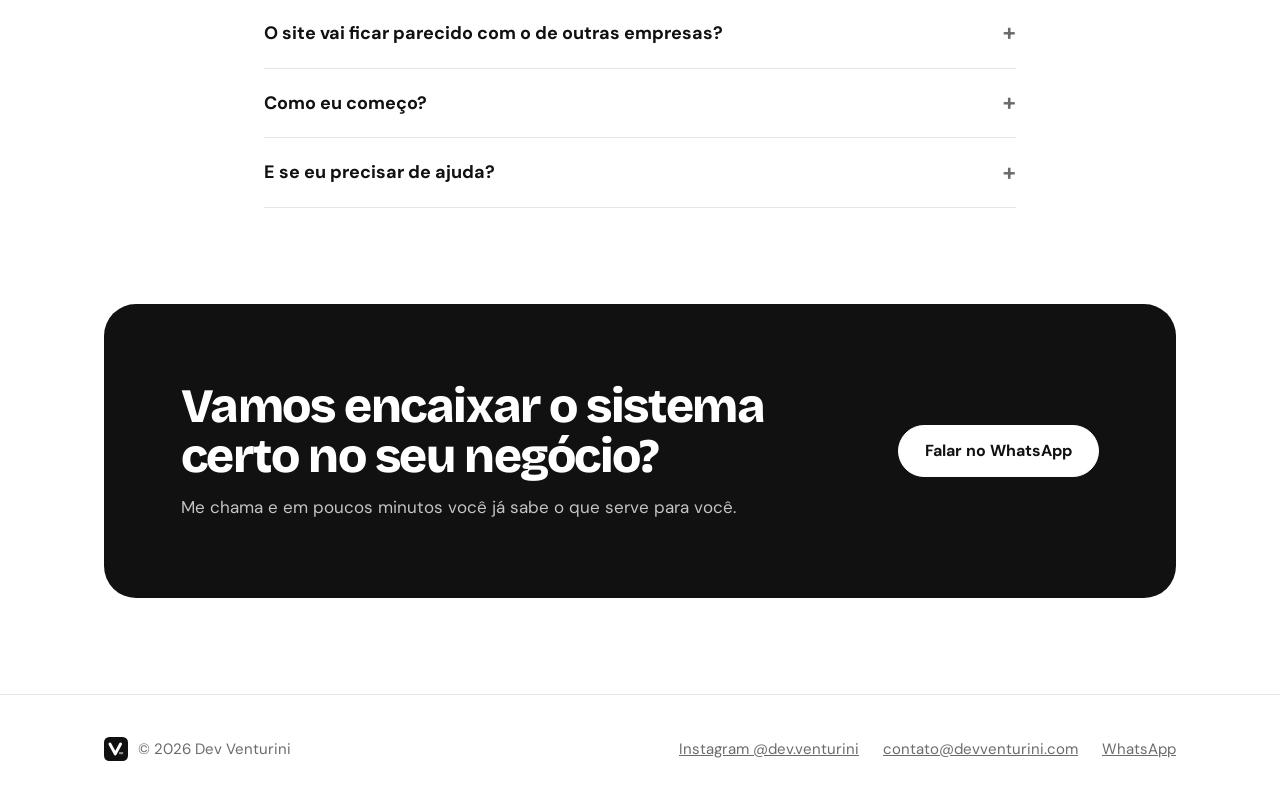
==== commit 5b82f40a: "Atualiza compromisso de preço para "Preço combinado antes" Co-Authored-By: Claude Opus 5.5 <noreply@" ====
--- a/index.html
+++ b/index.html
@@ -165,7 +165,7 @@
         <h2 class="titulo-secao">O que você não vai encontrar aqui: multa, letra miúda e robô.</h2>
         <div class="compromissos">
           <div class="compromisso"><h3>Sem fidelidade</h3><p>Cancele quando quiser, sem multa e sem precisar ligar para ninguém.</p></div>
-          <div class="compromisso"><h3>Preço publicado</h3><p>O valor está aqui na página. O que você vê é o que você paga.</p></div>
+          <div class="compromisso"><h3>Preço combinado antes</h3><p>O valor fica fechado antes de começar. O que você aprova é o que você paga.</p></div>
           <div class="compromisso"><h3>Suporte com quem fez</h3><p>Quando der problema, quem responde é o desenvolvedor do sistema. Gente, não robô.</p></div>
         </div>
       </div>
